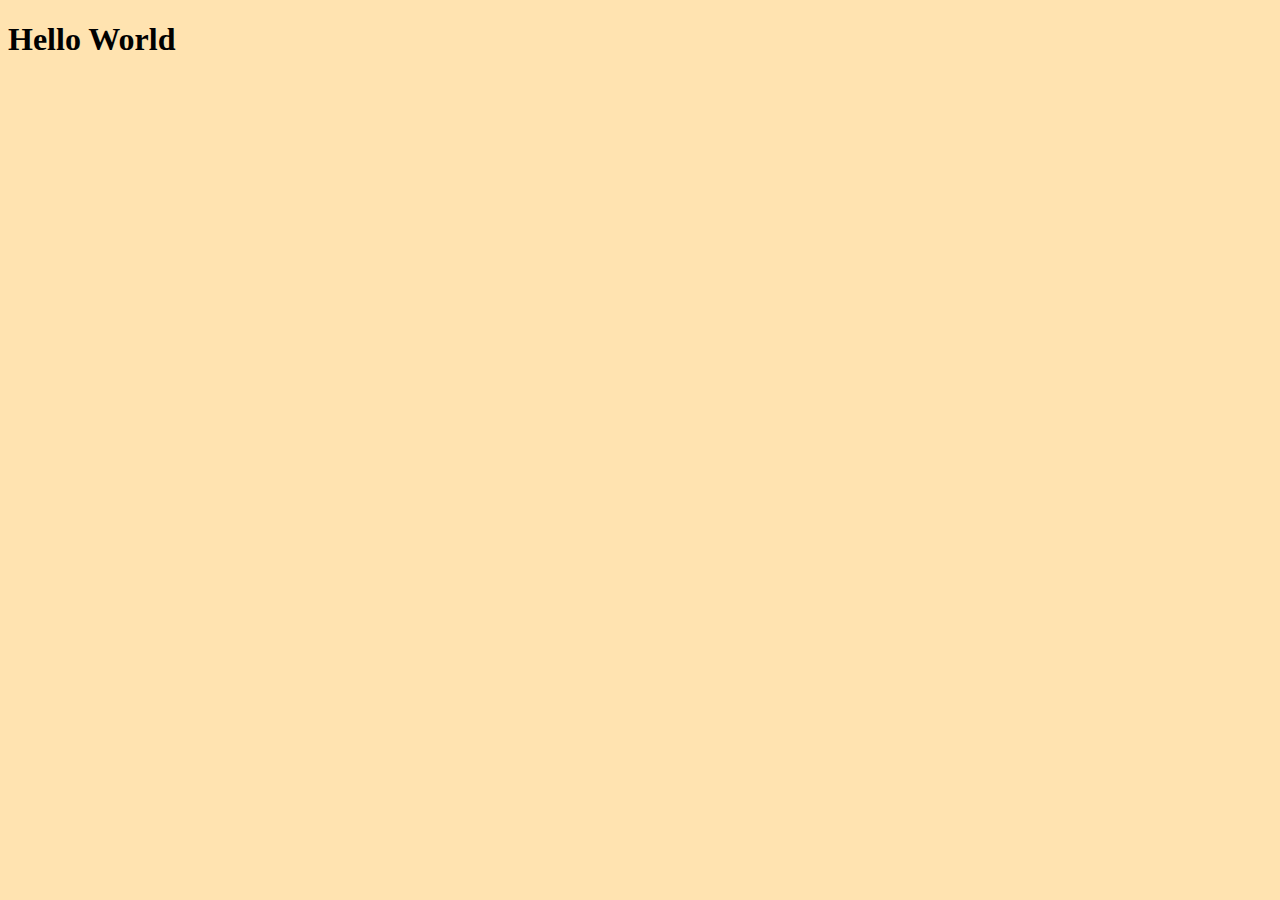
==== index.html @ 474d9e43 "Starting Files" ====
<!DOCTYPE html>
<html lang="en">
  <head>
    <meta charset="UTF-8" />
    <meta name="viewpoint" content="width=device-width, initial-scale=1.0" />
    <link rel="stylesheet" type="text/css" href="style.css" />
    <title>Website</title>
  </head>

  <body>
    <h1>Hello World</h1>

    <script src="script.js"></script>
  </body>
</html>
---- style.css ----
body {
  background: rgb(255, 227, 176);
}
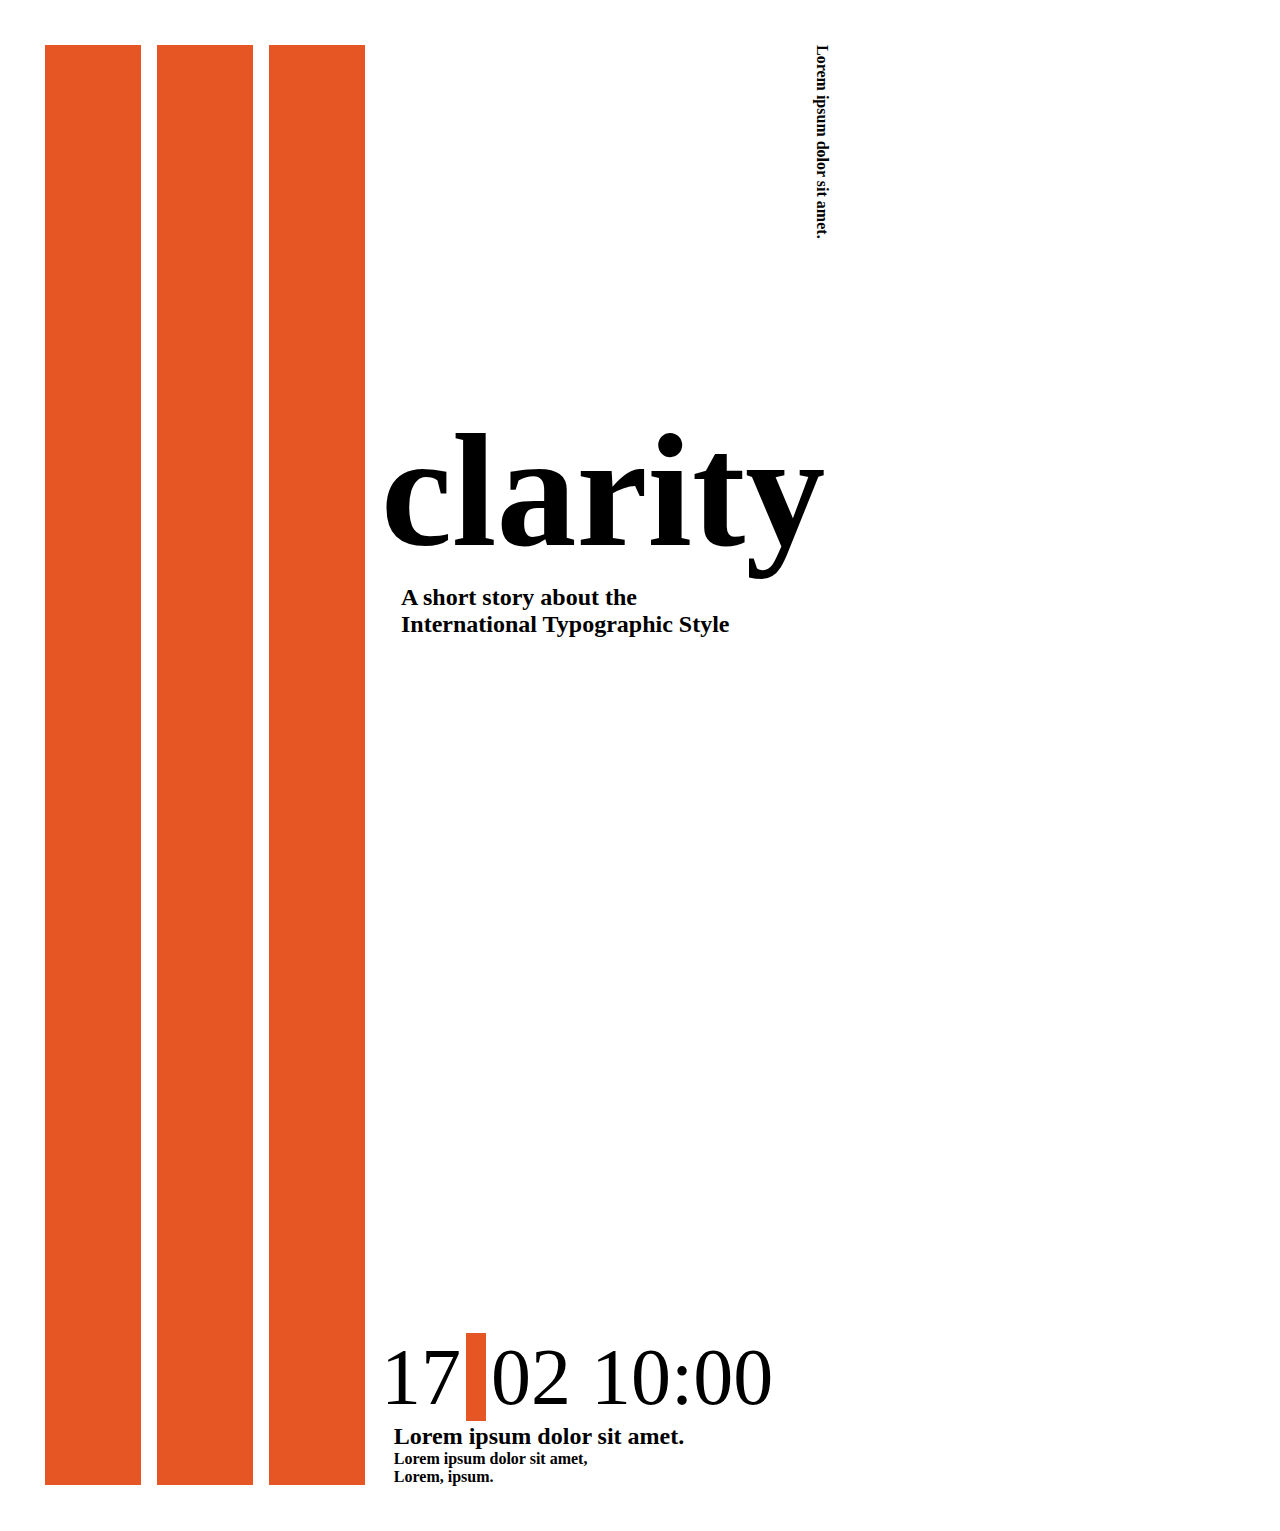
==== commit c5ec14d6: "Poster" ====
--- a/index.html
+++ b/index.html
@@ -4,11 +4,40 @@
     <meta charset="UTF-8" />
     <meta name="viewpoint" content="width=device-width, initial-scale=1.0" />
     <link rel="stylesheet" type="text/css" href="style.css" />
-    <title>Website</title>
+    <title>Poster Replica</title>
   </head>
 
   <body>
-    <h1>Hello World</h1>
+
+    <main class="container">
+        <div class="column"></div>
+        <div class="column"></div>
+        <div class="column"></div>
+
+        <div class="info">
+          <p class="words">Lorem ipsum dolor sit amet.</p>
+
+          <h1>clarity</h1>
+
+          <p class="quote">
+            A short story about the<br>
+            International Typographic Style
+          </p>
+
+          <p class="date">
+            17<span class="line"> </span>02 10:00
+          </p>
+
+          <div class="footer">
+            <h2>Lorem ipsum dolor sit amet.</h2>
+
+            <p>
+              Lorem ipsum dolor sit amet,<br>
+              Lorem, ipsum.
+            </p>
+          </div>
+        </div>
+    </main>
 
     <script src="script.js"></script>
   </body>
--- a/style.css
+++ b/style.css
@@ -1,3 +1,52 @@
-body {
-  background: rgb(255, 227, 176);
+* {
+  margin: 0;
+  padding: 0;
 }
+
+.container {
+  display: flex;
+  gap: 1rem;
+  margin-top: 5vh;
+  margin-left: 5vh;
+  margin-bottom: 5vh;
+}
+
+.column {
+  background-color: rgb(230, 85, 36);
+  width: 6rem;
+  height: 90rem;
+}
+
+.info h1 {
+  font-size: 10rem;
+  margin-top: 10rem;
+}
+
+.words {
+  writing-mode:vertical-lr;
+  margin-left: 27rem;
+  font-weight: bold;
+}
+
+.quote {
+  font-size: 1.5rem;
+  padding-left: 20px;
+  font-weight: bold;
+}
+
+.date {
+  font-size: 5rem;
+  margin-top: 43.4rem;
+}
+
+.line {
+  background-color: rgb(230, 85, 36);
+  margin-left: 5px;
+  margin-right: 5px;
+  width: 2rem;
+}
+
+.footer {
+  margin-left: 0.8rem;
+  font-weight: bold;
+}
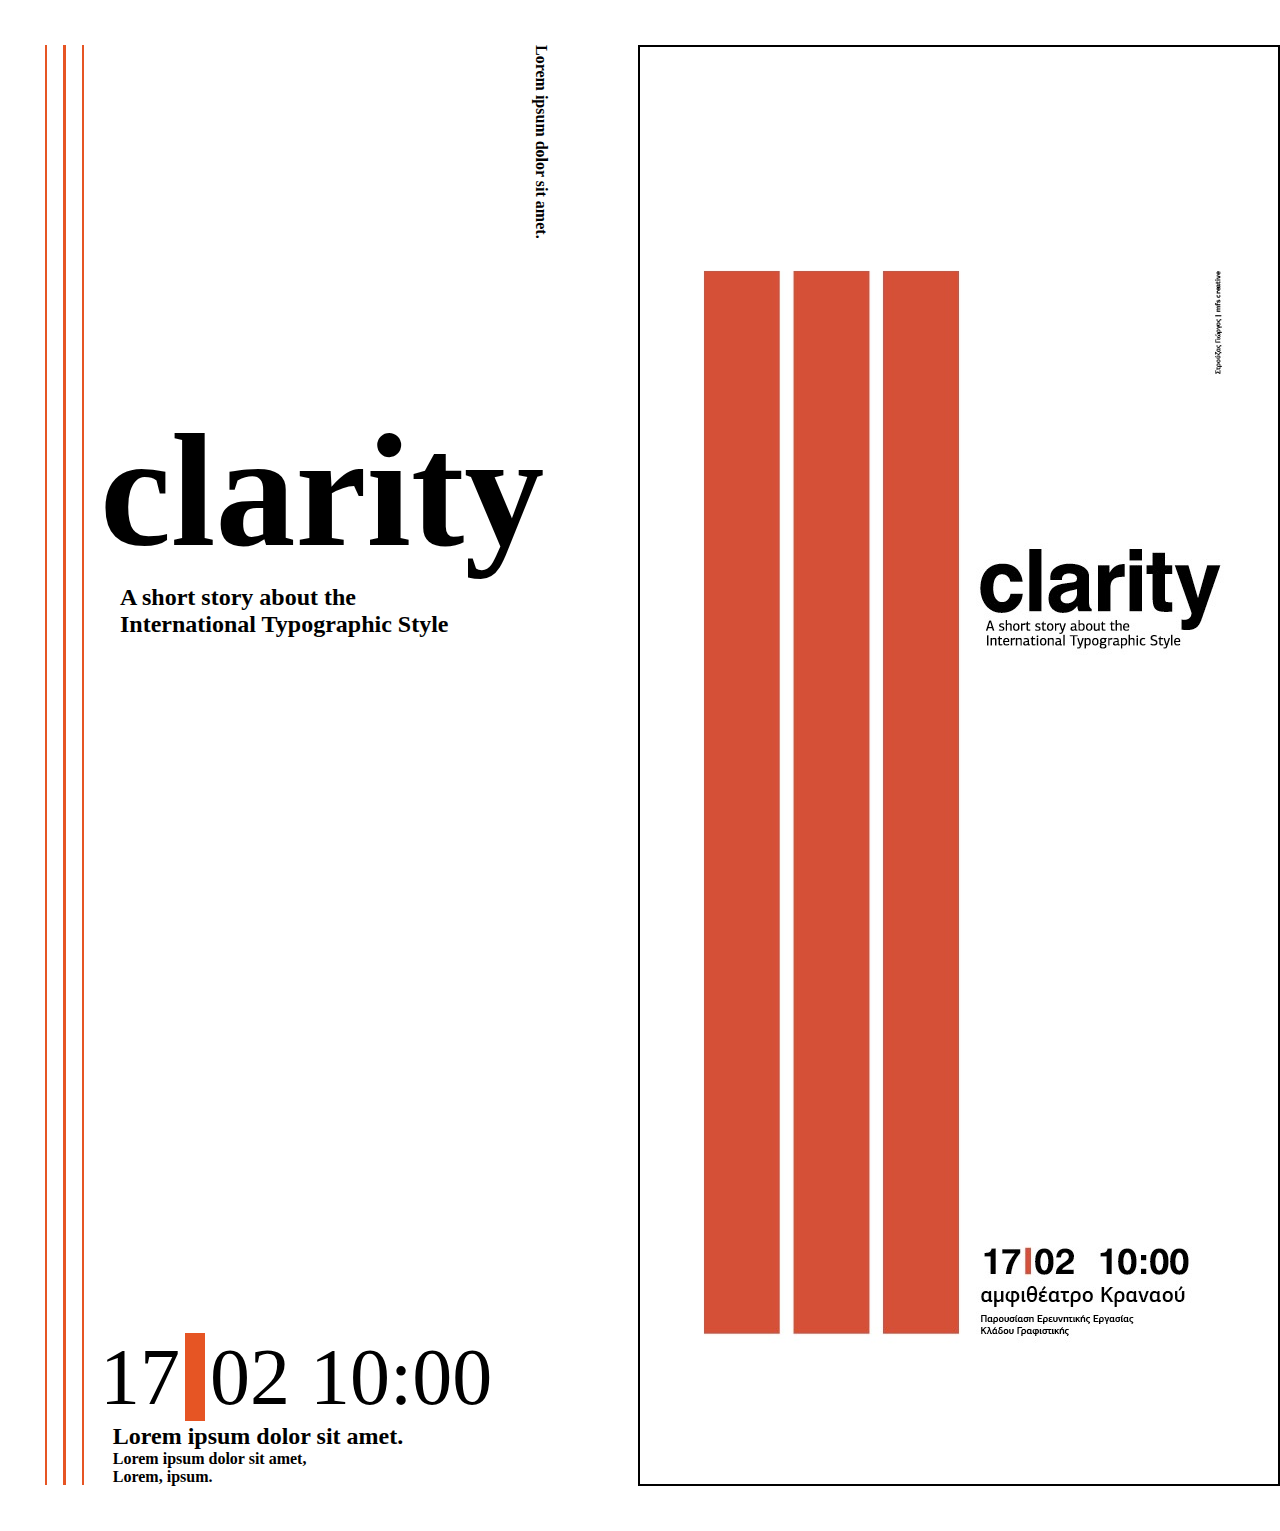
==== commit 79ac9e95: "comparison poster" ====
--- a/index.html
+++ b/index.html
@@ -37,6 +37,10 @@
             </p>
           </div>
         </div>
+
+        <div class="comparison">
+          <img src="Comparison.jpg" alt="clarity poster">
+      </div>
     </main>
 
     <script src="script.js"></script>
--- a/style.css
+++ b/style.css
@@ -50,3 +50,8 @@
   margin-left: 0.8rem;
   font-weight: bold;
 }
+
+.comparison {
+  border: 2px solid;
+  padding-top: 10rem;
+}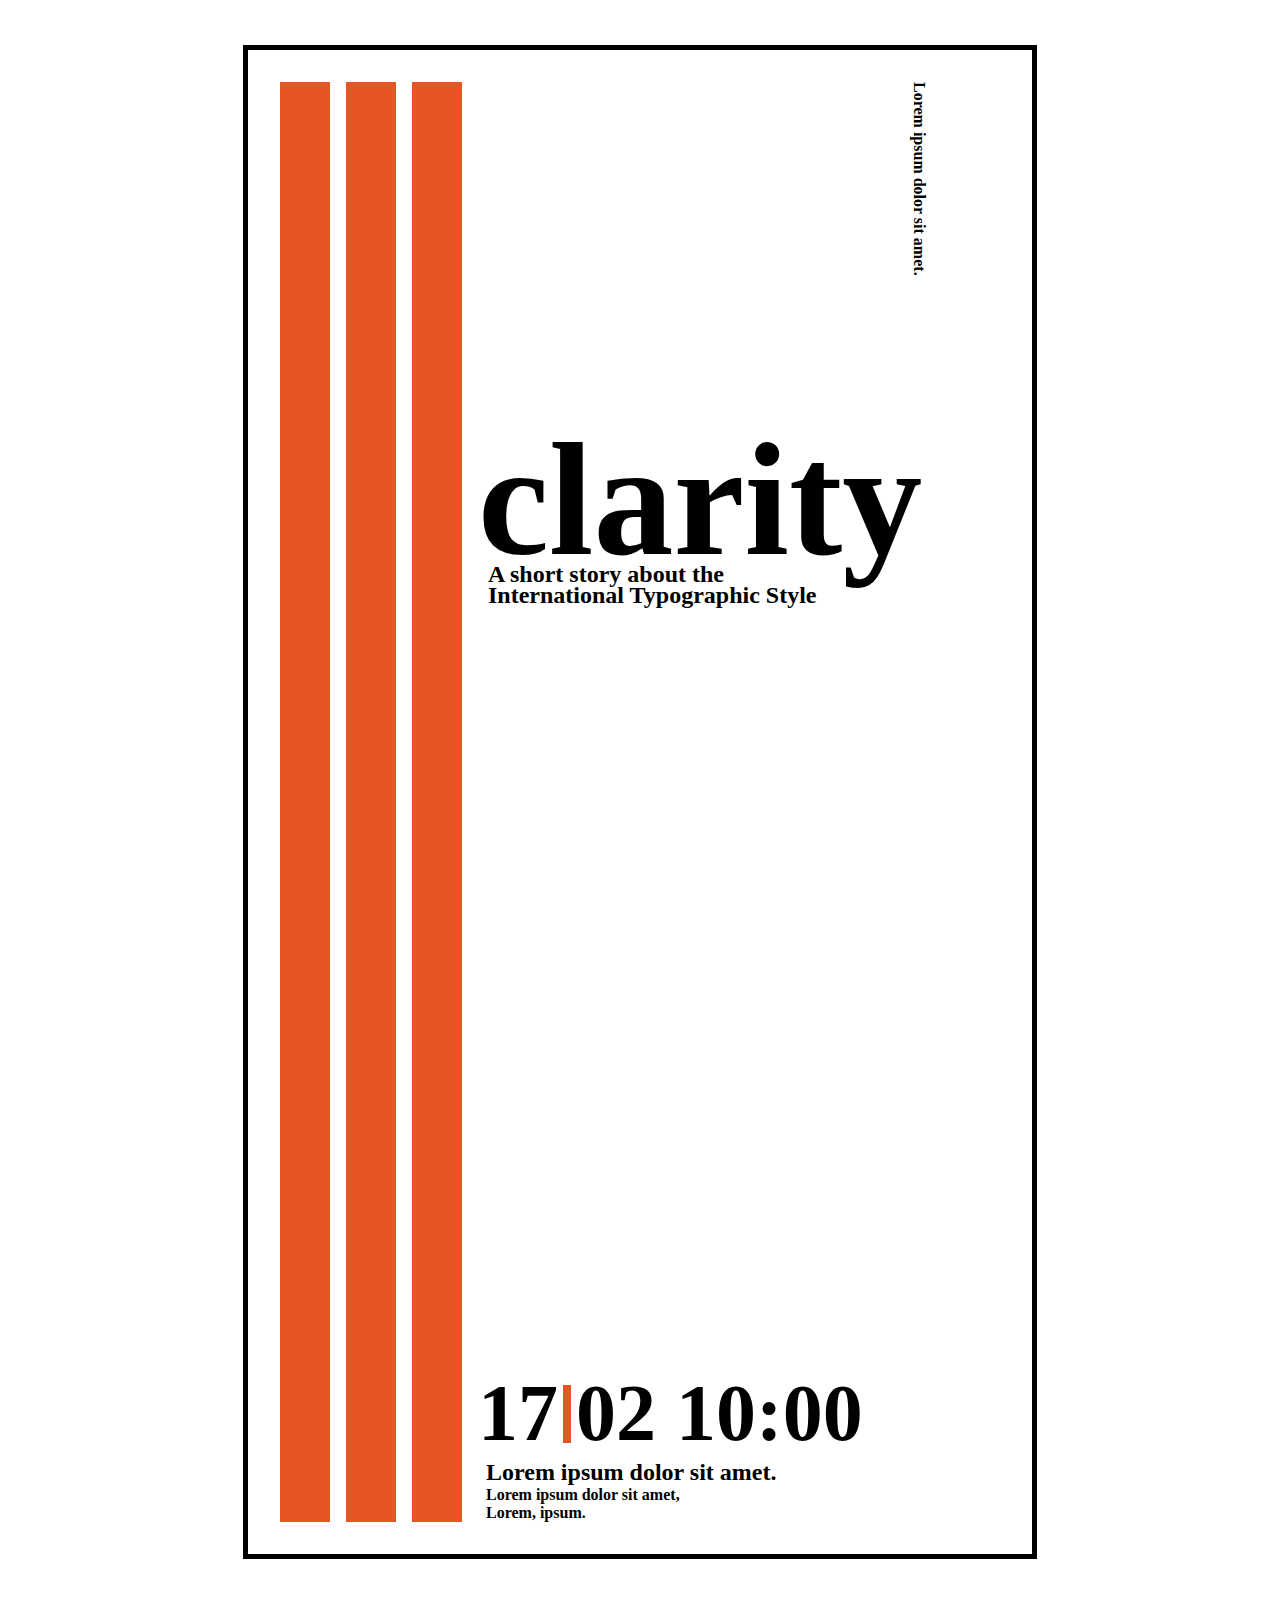
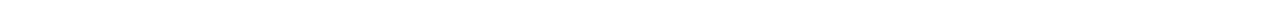
==== commit 4bda6246: "poster update" ====
--- a/index.html
+++ b/index.html
@@ -17,7 +17,7 @@
         <div class="info">
           <p class="words">Lorem ipsum dolor sit amet.</p>
 
-          <h1>clarity</h1>
+          <h1 class="header">clarity</h1>
 
           <p class="quote">
             A short story about the<br>
@@ -25,7 +25,7 @@
           </p>
 
           <p class="date">
-            17<span class="line"> </span>02 10:00
+            17<span class="vertical-line"> </span>02 10:00
           </p>
 
           <div class="footer">
@@ -38,9 +38,7 @@
           </div>
         </div>
 
-        <div class="comparison">
-          <img src="Comparison.jpg" alt="clarity poster">
-      </div>
+
     </main>
 
     <script src="script.js"></script>
--- a/style.css
+++ b/style.css
@@ -5,15 +5,21 @@
 
 .container {
   display: flex;
+  justify-content: center;
+  border: 5px solid;
   gap: 1rem;
   margin-top: 5vh;
   margin-left: 5vh;
   margin-bottom: 5vh;
+  padding: 2rem 2rem; 
+  width: 45rem;
+  margin-left: auto;
+  margin-right: auto;
 }
 
 .column {
   background-color: rgb(230, 85, 36);
-  width: 6rem;
+  width: 8rem;
   height: 90rem;
 }
 
@@ -28,30 +34,45 @@
   font-weight: bold;
 }
 
+.header {
+  line-height: 80%;
+}
+
 .quote {
+  line-height: 90%;
   font-size: 1.5rem;
-  padding-left: 20px;
+  padding-left: 10px;
   font-weight: bold;
 }
 
 .date {
+  font-weight: bold;
   font-size: 5rem;
-  margin-top: 43.4rem;
+  margin-top: 47.6rem;
 }
 
-.line {
+.vertical-line {
   background-color: rgb(230, 85, 36);
   margin-left: 5px;
   margin-right: 5px;
-  width: 2rem;
+  font-size:small;
+  padding-top:2.7rem;
+  padding-left: 0.15rem;
+  padding-right: 0.15rem;
 }
 
 .footer {
-  margin-left: 0.8rem;
+  margin-left: 0.5rem;
   font-weight: bold;
 }
 
 .comparison {
-  border: 2px solid;
+  border: 5px solid;
   padding-top: 10rem;
+}
+
+.comparison h2 {
+  font-size: 50px;
+  text-align: center;
+  text-decoration: underline;
 }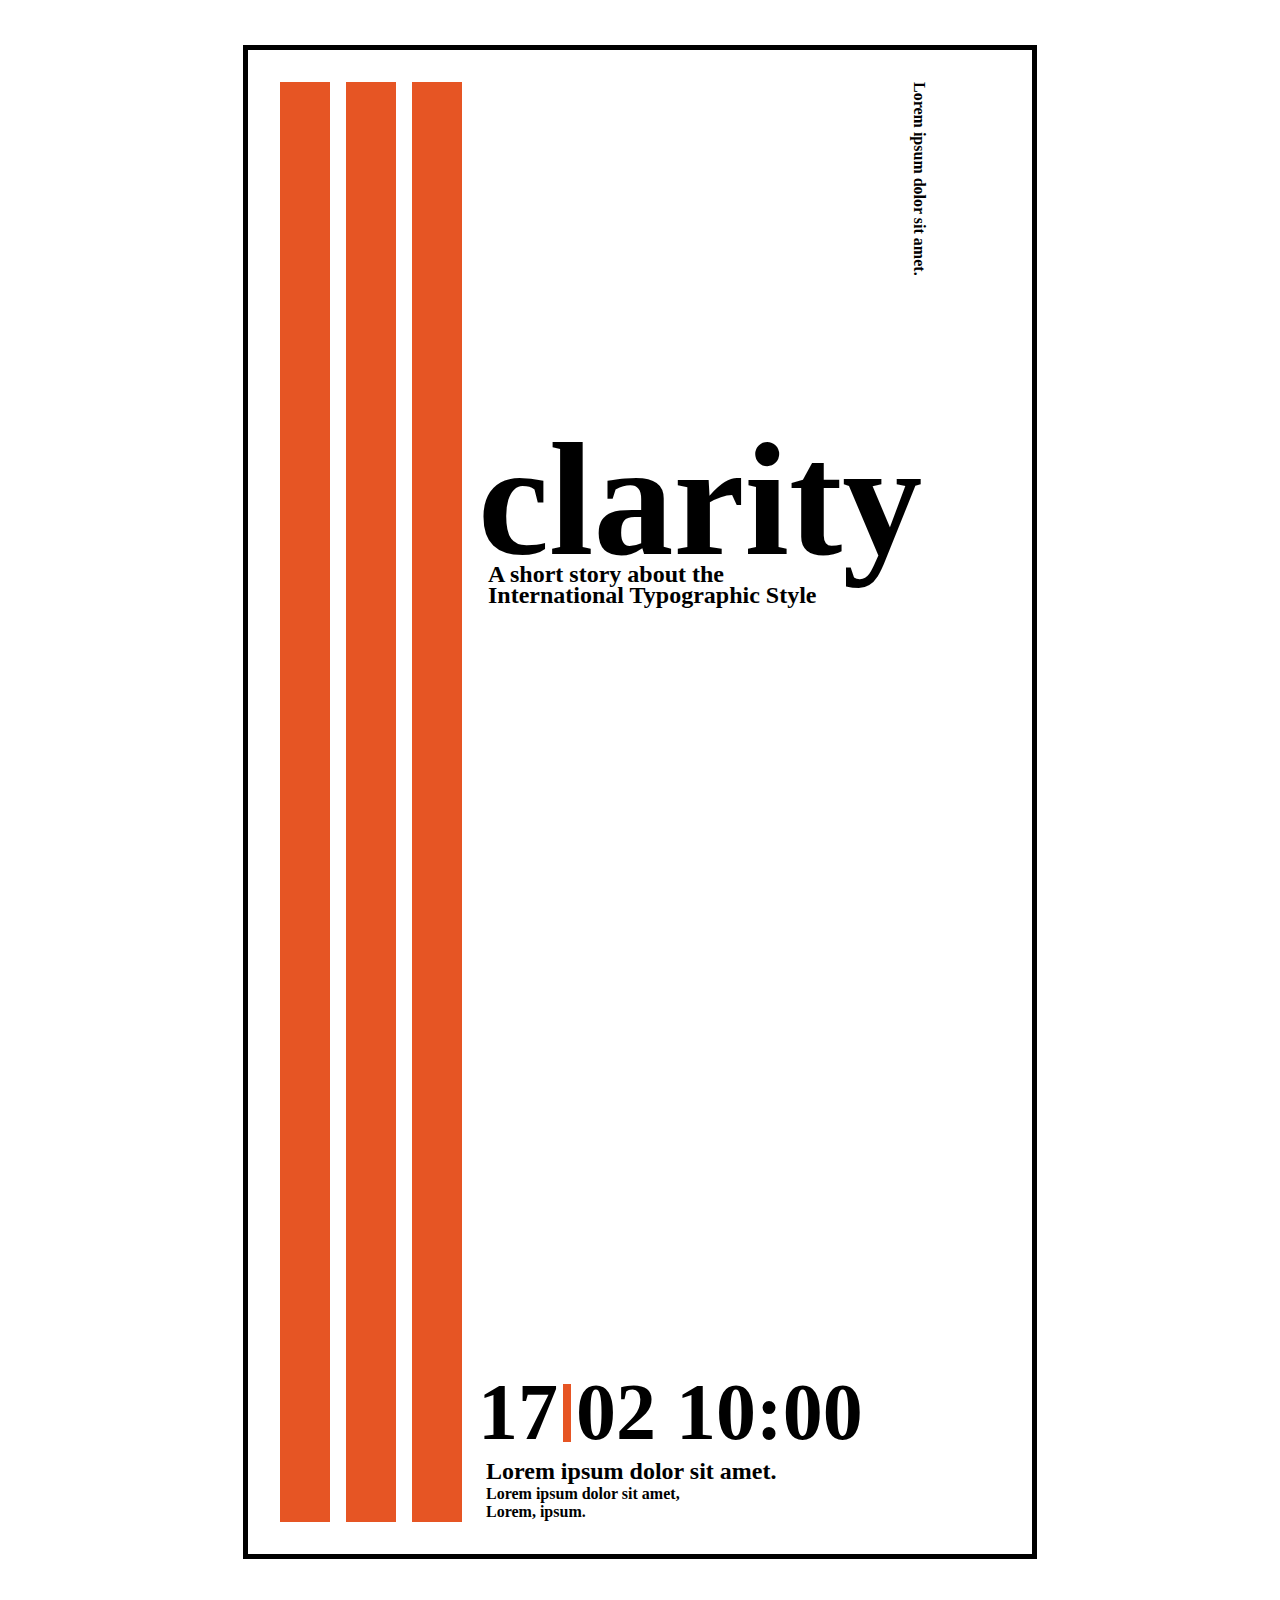
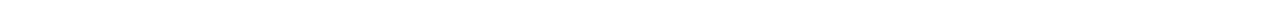
==== commit d717a8c2: "removed comparison poster" ====
--- a/index.html
+++ b/index.html
@@ -37,8 +37,6 @@
             </p>
           </div>
         </div>
-
-
     </main>
 
     <script src="script.js"></script>
--- a/style.css
+++ b/style.css
@@ -48,7 +48,7 @@
 .date {
   font-weight: bold;
   font-size: 5rem;
-  margin-top: 47.6rem;
+  margin-top: 47.5rem;
 }
 
 .vertical-line {
@@ -64,15 +64,4 @@
 .footer {
   margin-left: 0.5rem;
   font-weight: bold;
-}
-
-.comparison {
-  border: 5px solid;
-  padding-top: 10rem;
-}
-
-.comparison h2 {
-  font-size: 50px;
-  text-align: center;
-  text-decoration: underline;
 }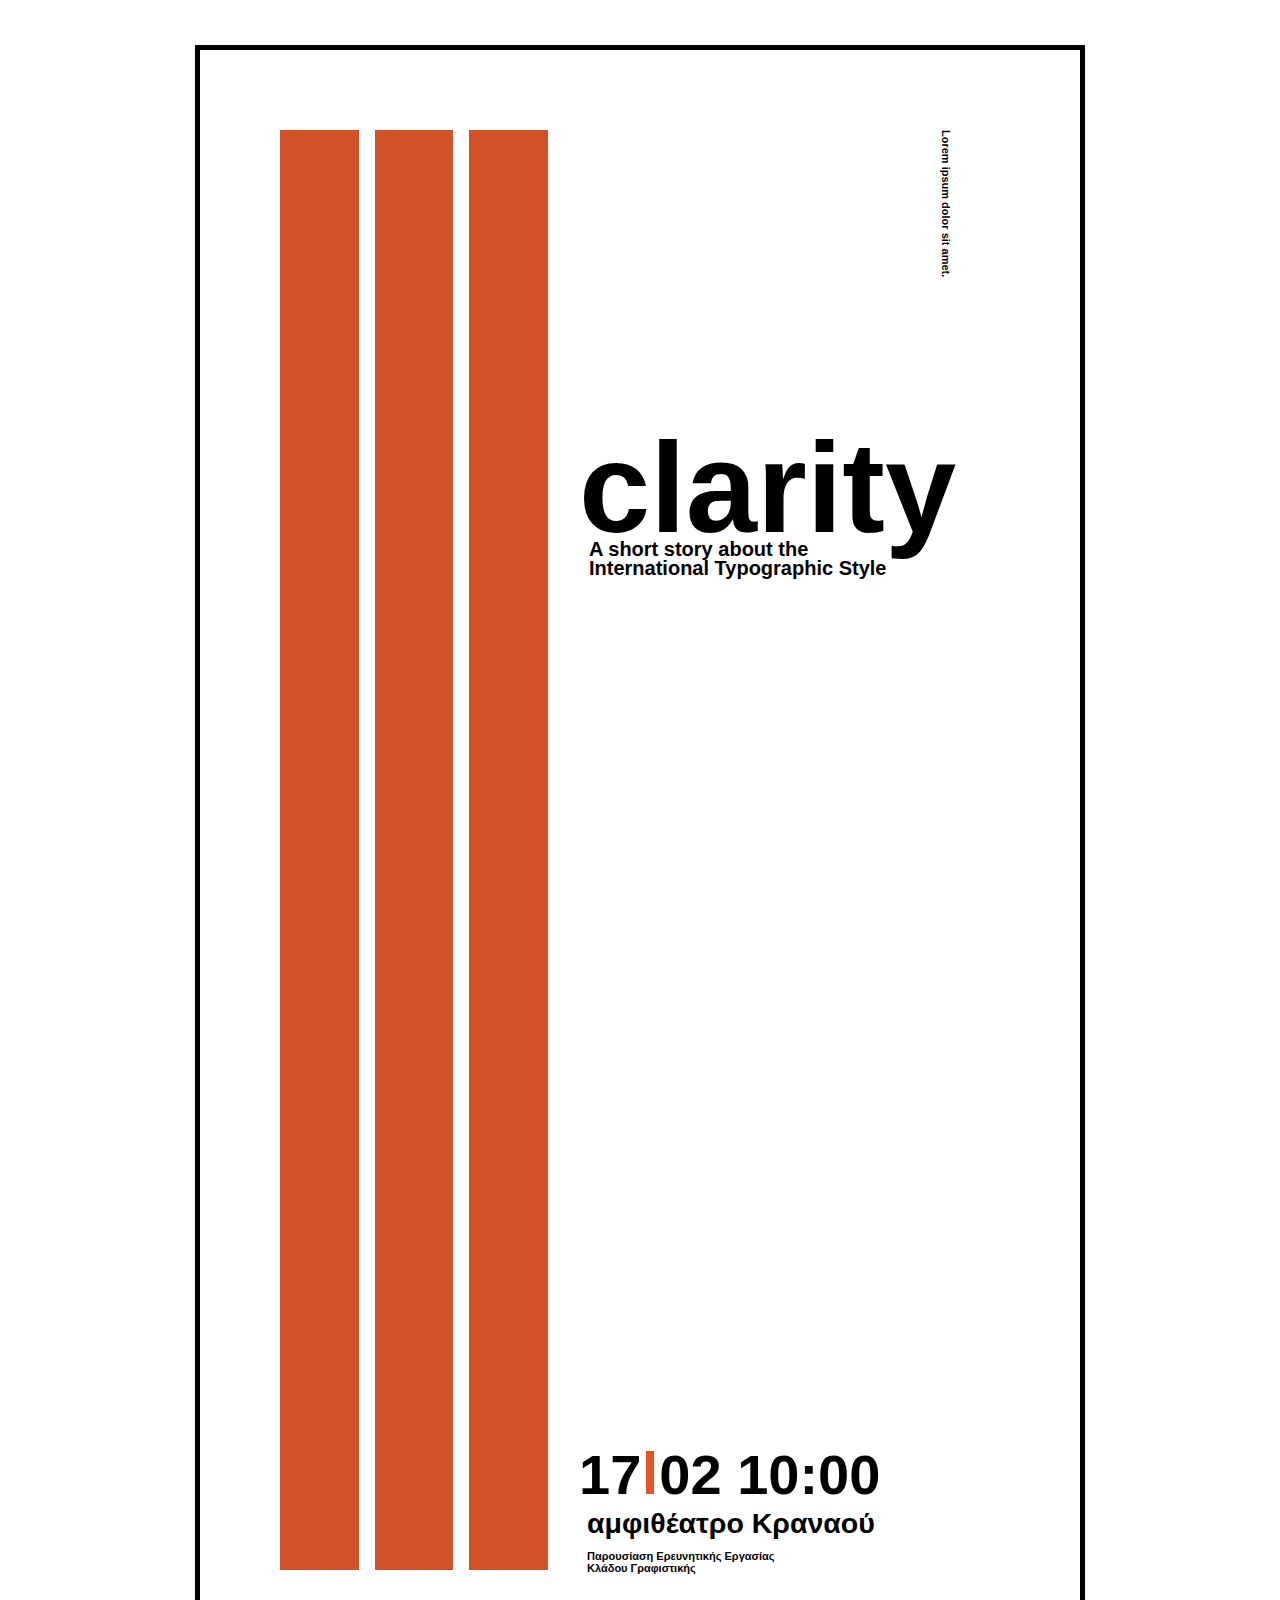
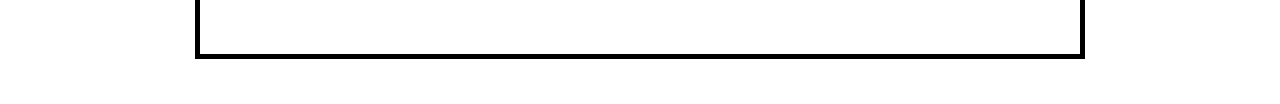
==== commit 29a094de: "wording fix" ====
--- a/index.html
+++ b/index.html
@@ -29,11 +29,11 @@
           </p>
 
           <div class="footer">
-            <h2>Lorem ipsum dolor sit amet.</h2>
+            <h2>αμφιθέατρο Κραναού</h2>
 
             <p>
-              Lorem ipsum dolor sit amet,<br>
-              Lorem, ipsum.
+              Παρουσίαση Ερευνητικής Εργασίας<br>
+              Κλάδου Γραφιστικής
             </p>
           </div>
         </div>
--- a/style.css
+++ b/style.css
@@ -1,6 +1,10 @@
 * {
   margin: 0;
   padding: 0;
+}
+
+body {
+  font-family: Arial, Helvetica, sans-serif;
 }
 
 .container {
@@ -11,26 +15,28 @@
   margin-top: 5vh;
   margin-left: 5vh;
   margin-bottom: 5vh;
-  padding: 2rem 2rem; 
+  padding: 5rem 5rem; 
   width: 45rem;
   margin-left: auto;
   margin-right: auto;
 }
 
 .column {
-  background-color: rgb(230, 85, 36);
-  width: 8rem;
+  background-color: rgb(209, 82, 40);
+  width: 20rem;
   height: 90rem;
 }
 
 .info h1 {
-  font-size: 10rem;
+  font-size: 8rem;
   margin-top: 10rem;
+  padding-left: 15px;
 }
 
 .words {
   writing-mode:vertical-lr;
-  margin-left: 27rem;
+  margin-left: 23.5rem;
+  font-size: 11px;
   font-weight: bold;
 }
 
@@ -39,29 +45,38 @@
 }
 
 .quote {
-  line-height: 90%;
-  font-size: 1.5rem;
-  padding-left: 10px;
+  line-height: 95%;
+  font-size: 20px;
+  padding-left: 25px;
   font-weight: bold;
 }
 
 .date {
   font-weight: bold;
-  font-size: 5rem;
-  margin-top: 47.5rem;
+  font-size: 3.5rem;
+  margin-top: 54rem;
+  padding-left: 15px;
 }
 
 .vertical-line {
   background-color: rgb(230, 85, 36);
   margin-left: 5px;
   margin-right: 5px;
-  font-size:small;
-  padding-top:2.7rem;
-  padding-left: 0.15rem;
-  padding-right: 0.15rem;
+  font-size: 0;
+  padding-top: 2.7rem;
+  padding-left: 0.25rem;
+  padding-right: 0.25rem;
 }
 
 .footer {
   margin-left: 0.5rem;
   font-weight: bold;
+  font-size: 19px;
+  padding-left: 15px;
+
+}
+
+.footer p {
+  padding-top: 10px;
+  font-size: 11px;
 }